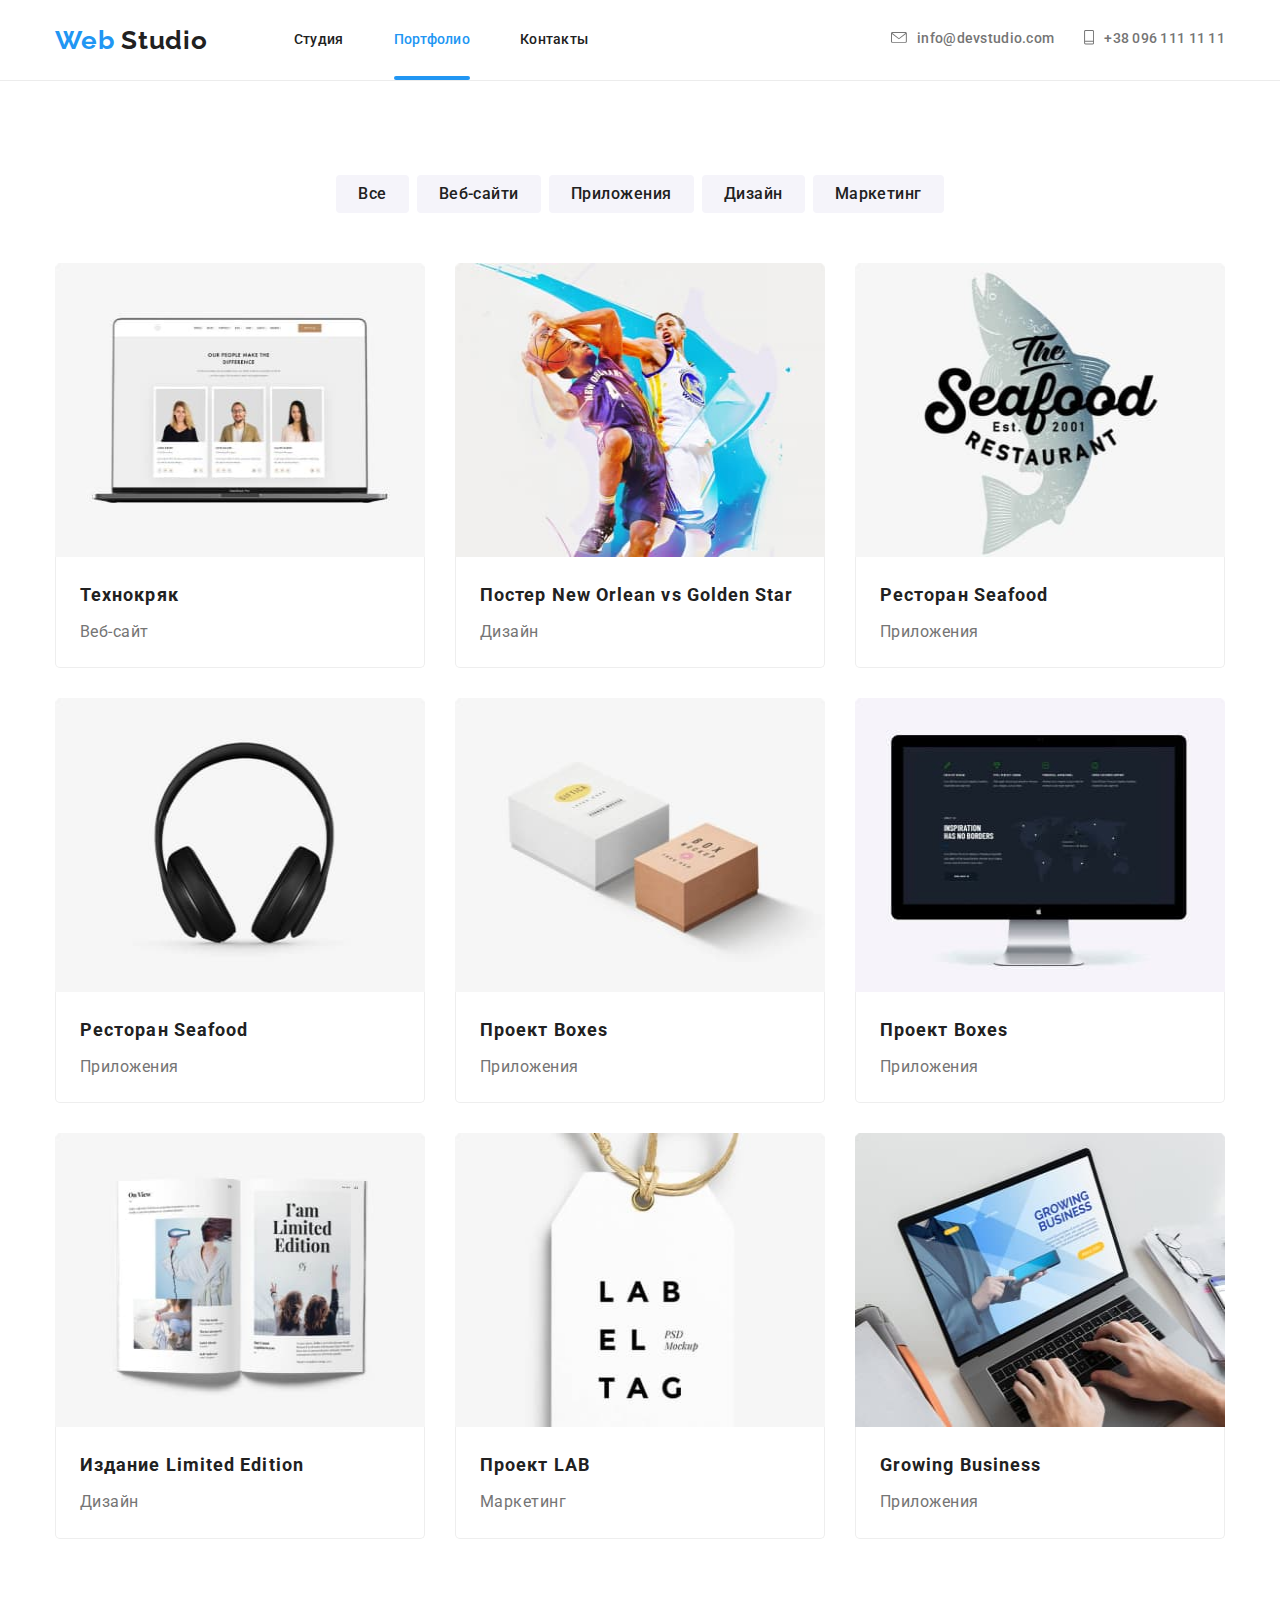
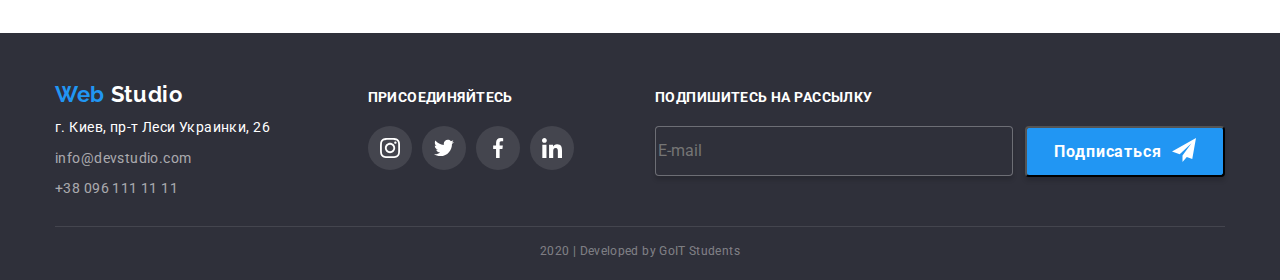
==== portfolio.html @ d809cfd7 "Клонирует репозиторий" ====
<!DOCTYPE html>
<html lang="ru">
  <head>
    <meta charset="UTF-8" />
    <meta name="viewport" content="width=device-width, initial-scale=1.0" />
    <title>Document</title>
    <link
      href="https://fonts.googleapis.com/css2?family=Raleway:wght@700&family=Roboto:wght@400;500;700;900&display=swap"
      rel="stylesheet"
    />
    <link
      rel="stylesheet"
      href="https://cdnjs.cloudflare.com/ajax/libs/modern-normalize/0.6.0/modern-normalize.min.css"
    />
    <link rel="stylesheet" href="./css/portfolio.css" />
  </head>
  <body>
    <!-- Шапка -->
    <header class="header-nav">
      <div class="container">
        <nav class="main-nav">
          <a href="./index.html" class="logo">
            <span class="accent">Web</span> Studio
          </a>
          <ul class="site-nav">
            <li class="item">
              <a href="./index.html" class="link">Студия</a>
            </li>
            <li class="item">
              <a href="./portfolio.html" class="link current">Портфолио</a>
            </li>
            <li class="item">
              <a href="" class="link">Контакты</a>
            </li>
          </ul>
        </nav>
        <ul class="site-nav">
          <li class="item-contact">
            <a href="mailto:info@devstudio.com" class="contact">
              <svg class="post">
                <use href="./img/sprite.svg#icon-post"></use>
              </svg>
              info@devstudio.com
            </a>
          </li>
          <li class="item-contact">
            <a href="tel:+380961111111" class="contact">
              <svg class="tel">
                <use href="./img/sprite.svg#icon-tel"></use>
              </svg>
              +38 096 111 11 11
            </a>
          </li>
        </ul>
      </div>
    </header>
    <!-- Основаня страница -->
    <main class="page">
      <div class="container">
        <h1 class="visually-hidden">Портфолио</h1>
        <!-- Фильтр -->
        <section class="filter">
          <h2 class="visually-hidden">Фильтр</h2>
          <ul class="elements">
            <li class="item">
              <input type="button" value="Все" class="button" />
            </li>
            <li class="item">
              <input type="button" value="Веб-сайти" class="button" />
            </li>
            <li class="item">
              <input type="button" value="Приложения" class="button" />
            </li>
            <li class="item">
              <input type="button" value="Дизайн" class="button" />
            </li>
            <li class="item">
              <input type="button" value="Маркетинг" class="button" />
            </li>
          </ul>
        </section>
        <!--Наши работы -->
        <section class="works">
          <h2 class="visually-hidden">Наши работы</h2>
          <ul class="elements">
            <li class="item">
              <a href="" class="works--item">
                <div class="imeg">
                  <img
                    src="./img/portfolio/tehnokryak.jpg"
                    alt="Сайт Технокряк"
                    class="link-img"
                  />
                  <p class="hf-text">
                    Технокряк это современная площадка распространения
                    коронавируса. Компании используют эту платформу для
                    цифрового шпионажа и атак на защищённые сервера конкурентов.
                  </p>
                </div>
                <div class="title">
                  <h3 class="title-text">Технокряк</h3>
                  <p class="text">Веб-сайт</p>
                </div>
              </a>
            </li>
            <li class="item">
              <a href="" class="works--item">
                <div class="imeg">
                  <img
                    src="./img/portfolio/poster_NO_GS.jpg"
                    alt="Постер New Orlean vs Golden Stars"
                    class="link-img"
                  />
                  <p class="hf-text">
                    Технокряк это современная площадка распространения
                    коронавируса. Компании используют эту платформу для
                    цифрового шпионажа и атак на защищённые сервера конкурентов.
                  </p>
                </div>
                <div class="title">
                  <h3 class="title-text">Постер New Orlean vs Golden Star</h3>
                  <p class="text">Дизайн</p>
                </div>
              </a>
            </li>
            <li class="item">
              <a href="" class="works--item">
                <div class="imeg">
                  <img
                    src="./img/portfolio/seafood.jpg"
                    alt="Лого ресторана Seafood"
                    class="link-img"
                  />
                  <p class="hf-text">
                    Технокряк это современная площадка распространения
                    коронавируса. Компании используют эту платформу для
                    цифрового шпионажа и атак на защищённые сервера конкурентов.
                  </p>
                </div>
                <div class="title">
                  <h3 class="title-text">Ресторан Seafood</h3>
                  <p class="text">Приложения</p>
                </div>
              </a>
            </li>
            <li class="item">
              <a href="" class="works--item">
                <div class="imeg">
                  <img
                    src="./img/portfolio/prime.jpg"
                    alt="Эмблема проэкта Prime"
                    class="link-img"
                  />
                  <p class="hf-text">
                    Технокряк это современная площадка распространения
                    коронавируса. Компании используют эту платформу для
                    цифрового шпионажа и атак на защищённые сервера конкурентов.
                  </p>
                </div>
                <div class="title">
                  <h3 class="title-text">Ресторан Seafood</h3>
                  <p class="text">Приложения</p>
                </div>
              </a>
            </li>
            <li class="item">
              <a href="" class="works--item">
                <div class="imeg">
                  <img
                    src="./img/portfolio/boxes.jpg"
                    alt="Лого проекта Boxes"
                    class="link-img"
                  />
                  <p class="hf-text">
                    Технокряк это современная площадка распространения
                    коронавируса. Компании используют эту платформу для
                    цифрового шпионажа и атак на защищённые сервера конкурентов.
                  </p>
                </div>
                <div class="title">
                  <h3 class="title-text">Проект Boxes</h3>
                  <p class="text">Приложения</p>
                </div>
              </a>
            </li>
            <li class="item">
              <a href="" class="works--item">
                <div class="imeg">
                  <img
                    src="./img/portfolio/inspiration.jpg"
                    alt="Сайт Inspiration has no Borders"
                    class="link-img"
                  />
                  <p class="hf-text">
                    Технокряк это современная площадка распространения
                    коронавируса. Компании используют эту платформу для
                    цифрового шпионажа и атак на защищённые сервера конкурентов.
                  </p>
                </div>
                <div class="title">
                  <h3 class="title-text">Проект Boxes</h3>
                  <p class="text">Приложения</p>
                </div>
              </a>
            </li>
            <li class="item">
              <a href="" class="works--item">
                <div class="imeg">
                  <img
                    src="./img/portfolio/lim_edition.jpg"
                    alt="Картинка Издание Limited Edition"
                    class="link-img"
                  />
                  <p class="hf-text">
                    Технокряк это современная площадка распространения
                    коронавируса. Компании используют эту платформу для
                    цифрового шпионажа и атак на защищённые сервера конкурентов.
                  </p>
                </div>
                <div class="title">
                  <h3 class="title-text">Издание Limited Edition</h3>
                  <p class="text">Дизайн</p>
                </div>
              </a>
            </li>
            <li class="item">
              <a href="" class="works--item">
                <div class="imeg">
                  <img
                    src="./img/portfolio/lab.jpg"
                    alt="Лого проекта LAB"
                    class="link-img"
                  />
                  <p class="hf-text">
                    Технокряк это современная площадка распространения
                    коронавируса. Компании используют эту платформу для
                    цифрового шпионажа и атак на защищённые сервера конкурентов.
                  </p>
                </div>
                <div class="title">
                  <h3 class="title-text">Проект LAB</h3>
                  <p class="text">Маркетинг</p>
                </div>
              </a>
            </li>
            <li class="item">
              <a href="" class="works--item">
                <div class="imeg">
                  <img
                    src="./img/portfolio/growing_b.jpg"
                    alt="Лого приложения Growing Business"
                    class="link-img"
                  />
                  <p class="hf-text">
                    Технокряк это современная площадка распространения
                    коронавируса. Компании используют эту платформу для
                    цифрового шпионажа и атак на защищённые сервера конкурентов.
                  </p>
                </div>
                <div class="title">
                  <h3 class="title-text">Growing Business</h3>
                  <p class="text">Приложения</p>
                </div>
              </a>
            </li>
          </ul>
        </section>
      </div>
    </main>
    <!-- Подвал -->
    <footer class="footer">
      <div class="container">
        <div class="elements">
          <div class="footer-address">
            <a href="./index.html" class="logo">
              <span class="accent">Web</span> Studio
            </a>
            <!-- Адрес -->
            <address class="address">
              <b class="address-text">г. Киев, пр-т Леси Украинки, 26</b>
              <ul>
                <li>
                  <a href="mailto:info@devstudio.com" class="link">
                    info@devstudio.com
                  </a>
                </li>
                <li>
                  <a href="tel:+380961111111" class="link">
                    +38 096 111 11 11
                  </a>
                </li>
              </ul>
            </address>
          </div>
          <!-- Ссылки на соц сети -->
          <div class="social">
            <b class="text-title">
              присоединяйтесь
            </b>
            <ul class="elements">
              <li class="footer-social">
                <a href="" class="link" aria-label="Ссылка на instagram">
                  <svg class="icon">
                    <use href="./img/sprite.svg#icon-instagram"></use>
                  </svg>
                </a>
              </li>
              <li class="footer-social">
                <a href="" class="link" aria-label="Ссылка на twitter">
                  <svg class="icon">
                    <use href="./img/sprite.svg#icon-twitter"></use>
                  </svg>
                </a>
              </li>
              <li class="footer-social">
                <a href="" class="link" aria-label="Ссылка на facebook">
                  <svg class="icon">
                    <use href="./img/sprite.svg#icon-facebook"></use>
                  </svg>
                </a>
              </li>
              <li class="footer-social">
                <a href="" class="link" aria-label="Ссылка на linkedin">
                  <svg class="icon">
                    <use href="./img/sprite.svg#icon-linkedin"></use>
                  </svg>
                </a>
              </li>
            </ul>
          </div>
          <!-- Форма на рассылку -->
          <div class="mailing">
            <b class="text-title">Подпишитесь на рассылку</b>
            <form class="js-speaker-form">
              <input
                type="email"
                name="E-mail"
                placeholder="E-mail"
                autocomplete="email"
                class="input"
              />
              <button type="submit" class="btn-submit">
                Подписаться
                <svg class="icon">
                  <use href="./img/sprite.svg#icon-mailing"></use>
                </svg>
              </button>
            </form>
          </div>
        </div>
        <div class="copyright">
          <p>2020 | Developed by GoIT Students</p>
        </div>
      </div>
    </footer>

    <!-- Скрипт для отправки формы -->
    <script>
      (() => {
        document
          .querySelector(".js-speaker-form")
          .addEventListener("submit", (e) => {
            e.preventDefault();

            new FormData(e.currentTarget).forEach((value, name) =>
              console.log(`${name}: ${value}`)
            );

            e.currentTarget.reset();
          });
      })();
    </script>
  </body>
</html>
---- css/portfolio.css ----
:root {
  --primary-text-color: #757575;
  --title-text-color: #212121;
  --accent-text-color: #2196f3;
  --primary-white-color: #ffffff;
  --primary-bg-button-color: #f5f4fa;
  --primary-background-color: #e5e5e5;
}

body {
  color: var(--primary-text-color);
  font-family: Roboto, sans-serif;
  font-style: normal;
}

.visually-hidden {
  position: absolute;
  width: 1px;
  height: 1px;
  margin: -1px;
  border: 0;
  padding: 0;
  clip: rect(0 0 0 0);
  overflow: hidden;
}

.container {
  margin: auto;
  width: 1200px;
  padding: 0 15px;
  /* outline: 2px solid tomato; */
}

/* Сброс */
.site-nav,
.filter ul,
.works ul,
.works a,
.footer ul {
  list-style-type: none;
  text-decoration: none;
}

.site-nav,
.filter .elements,
.works .elements,
.works .title-text,
.works .text,
.works .hf-text,
.footer .logo,
.address ul,
.social .elements,
.copyright p {
  margin: 0;
  padding: 0;
}

/* Наведения и фокус */
.filter .button:hover,
.filter .button:focus {
  color: var(--primary-white-color);
}

.filter .button:hover,
.filter .button:focus,
.social .link:hover,
.social .link:focus {
  background-color: var(--accent-text-color);
}

.filter .button:hover,
.filter .button:focus {
  box-shadow: 0px 2px 2px rgba(0, 0, 0, 0.12), 0px 1px 2px rgba(0, 0, 0, 0.08),
    0px 3px 1px rgba(0, 0, 0, 0.1);
}

.works .works--item:hover,
.works .works--item:focus {
  box-shadow: 1px 4px 6px rgba(0, 0, 0, 0.16), 0px 4px 4px rgba(0, 0, 0, 0.06),
    0px 1px 1px rgba(0, 0, 0, 0.12);
}

.logo .accent,
.site-nav .link.current,
.site-nav .link:hover,
.site-nav .link:focus,
.site-nav .contact:hover,
.site-nav .contact:focus {
  color: var(--accent-text-color);
}

/* Навигация сайта*/

.header-nav {
  background-color: var(--primary-white-color);
  border-bottom: 1px solid #ececec;
}

.header-nav .container,
.main-nav {
  display: flex;
  justify-content: space-between;
  align-items: center;
}

.main-nav .elements {
  display: flex;
  align-items: center;
}

.site-nav {
  display: flex;
}

.site-nav .item {
  position: relative;
}

.site-nav .current::after {
  content: "";
  display: block;
  width: 100%;
  height: 4px;
  position: absolute;
  bottom: 0;
  background: #2196f3;
  border-radius: 2px;
}

.logo {
  margin-right: 86px;

  color: var(--title-text-color);
  text-decoration: none;
  font-family: Raleway, sans-serif;
  font-style: normal;
  font-weight: bold;
  font-size: 26px;
  line-height: 1.19;
  letter-spacing: 0.03em;
}

.site-nav .item:not(:last-child) {
  margin-right: 50px;
}

.site-nav .link {
  display: block;
  padding: 32px 0;

  text-decoration: none;
  color: var(--title-text-color);
  font-family: Roboto, sans-serif;
  font-style: normal;
  font-weight: 500;
  font-size: 14px;
  line-height: 1.14;
  letter-spacing: 0.02em;

  transition: color 250ms cubic-bezier(0.4, 0, 0.2, 1);
}

.site-nav .link:not(:last-child) {
  margin-right: 50px;
}

.site-nav .item-contact:not(:last-child) {
  margin-right: 30px;
}

.site-nav .contact {
  display: inline-flex;
  color: var(--primary-text-color);
  text-decoration: none;
  font-family: Roboto, sans-serif;
  font-style: normal;
  font-weight: 500;
  font-size: 14px;
  line-height: 1.15;
  letter-spacing: 0.02em;
  cursor: pointer;

  transition: color 250ms cubic-bezier(0.4, 0, 0.2, 1);
}

.site-nav .post {
  width: 16px;
  height: 15px;
  margin-right: 10px;
  fill: currentColor;
}

.site-nav .tel {
  width: 10px;
  height: 15px;
  margin-right: 10px;
  fill: currentColor;
}

/* Контент страницы */

.page .container {
  padding-top: 94px;
  padding-bottom: 94px;
}

/* Кнопки фильта */

.filter .elements {
  display: flex;
  justify-content: center;
  margin-bottom: 50px;
}

.filter .item:not(:last-child) {
  margin-right: 8px;
}

.filter .button {
  padding: 6px 22px;

  font-family: Roboto;
  font-style: normal;
  font-weight: 500;
  font-size: 16px;
  line-height: 1.6;
  text-align: center;
  letter-spacing: 0.03em;
  color: var(--title-text-color);
  background-color: var(--primary-bg-button-color);

  border: none;
  border-radius: 4px;
  box-shadow: none;

  transition: color 250ms cubic-bezier(0.4, 0, 0.2, 1),
    background-color 250ms cubic-bezier(0.4, 0, 0.2, 1),
    box-shadow 250ms cubic-bezier(0.4, 0, 0.2, 1);
}

/* Контент страницы portfolio */

.works .elements {
  display: flex;
  flex-wrap: wrap;
}

.works .works--item {
  display: block;
  box-shadow: none;
  border-radius: 0 0 5px 5px;
  transition: box-shadow 250ms cubic-bezier(0.4, 0, 0.2, 1);
}

.works .link-img {
  display: block;
  width: 370px;
  height: 294px;
  border-radius: 5px 5px 0 0;
  overflow: hidden;
}

.works .item {
  width: calc((100% - 60px) / 3);
}

.works .item:not(:nth-child(3n)) {
  margin-right: 30px;
}

.works .item:not(:nth-last-child(-n + 3)) {
  margin-bottom: 30px;
}

.works .title {
  padding: 20px 24px;
  border-right: 1px solid #eeeeee;
  border-bottom: 1px solid #eeeeee;
  border-left: 1px solid #eeeeee;
  border-radius: 0 0 5px 5px;
  overflow: hidden;
}

.works .title-text {
  margin-bottom: 4px;

  font-weight: bold;
  font-size: 18px;
  line-height: 2;
  letter-spacing: 0.06em;
  color: var(--title-text-color);
}
.works .text {
  font-weight: normal;
  font-size: 16px;
  line-height: 1.9;
  letter-spacing: 0.03em;
  color: var(--primary-text-color);
}

.works .imeg {
  position: relative;
  overflow: hidden;
}

.works .hf-text {
  display: inline-flex;
  position: absolute;
  top: 0;

  padding: 0 24px;
  width: 370px;
  height: 294px;
  align-items: center;
  font-weight: normal;
  font-size: 18px;
  line-height: 1.6;
  letter-spacing: 0.03em;
  color: var(--primary-white-color);
  background-color: rgba(33, 150, 243, 0.9);

  overflow: hidden;
  transform: translateY(100%);
  transition: transform 250ms cubic-bezier(0.4, 0, 0.2, 1);
}

.works--item:hover .hf-text,
.works--item:focus .hf-text {
  transform: translateY(0);
}

/* Подвал */

.footer {
  font-weight: normal;
  color: #ffffff;
  background-color: #2f303a;
}

.footer .container {
  padding-top: 48px;
}

.footer .elements {
  display: flex;
  justify-content: space-between;
  align-items: baseline;
}

.footer .footer-address {
  margin-bottom: 28px;
}

.footer .logo {
  display: block;
  font-size: 22px;
  line-height: 1.2;
  color: #ffffff;
  margin-bottom: 10px;
}

.footer .address {
  width: 231px;
  line-height: 1.32;
  color: rgb(255, 255, 255, 0, 6);
}

.footer .address-text {
  display: block;
  font-style: normal;
  font-weight: normal;
  font-size: 14px;
  line-height: 1.5;
  letter-spacing: 0.03em;
  color: var(--primary-white-color);
}

.footer .address .link {
  font-family: Roboto, sans-serif;
  font-style: normal;
  font-weight: normal;
  font-size: 14px;
  letter-spacing: 0.03em;
  color: rgba(255, 255, 255, 0.6);

  text-decoration: none;
}

.footer .address-text,
.address li:not(:last-child) {
  margin-bottom: 9px;
}

.footer .text-title {
  display: block;
  margin-bottom: 21px;

  font-weight: bold;
  font-size: 14px;
  letter-spacing: 0.03em;
  text-transform: uppercase;
}

.footer-social {
  display: inline-flex;
}

.footer-social .link {
  display: inline-flex;
  justify-content: center;
  align-items: center;
  width: 44px;
  height: 44px;
  color: var(--primary-white-color);
  border-radius: 50%;
  background: rgba(255, 255, 255, 0.1);

  transition: background-color 250ms cubic-bezier(0.4, 0, 0.2, 1);
}

.footer-social .icon {
  width: 20px;
  height: 20px;
  fill: currentColor;
}

.footer-social:not(:last-child) {
  margin-right: 10px;
}

.footer .mailing {
  width: 570px;
}

.mailing .js-speaker-form {
  display: flex;
}

.mailing .input {
  width: 358px;
  height: 50px;
  margin-right: 12px;

  background-color: #2f303a;
  border: 1px solid rgba(255, 255, 255, 0.3);
  box-sizing: border-box;
  box-shadow: 0px 4px 4px rgba(0, 0, 0, 0.15);
  border-radius: 4px;
}

.mailing .btn-submit {
  display: flex;
  justify-content: center;
  width: 200px;
  padding: 10px 0;

  font-family: Roboto;
  font-style: normal;
  font-weight: bold;
  font-size: 16px;
  line-height: 1.7;
  letter-spacing: 0.06em;
  color: #ffffff;

  background: #2196f3;
  box-shadow: 0px 4px 4px rgba(0, 0, 0, 0.15);
  border-radius: 4px;
}

.mailing .icon {
  width: 24px;
  height: 24px;
  margin-left: 10px;
}

.copyright {
  padding-top: 18px;
  padding-bottom: 21px;

  text-align: center;
  font-weight: normal;
  font-size: 12px;
  letter-spacing: 0.03em;
  color: rgba(255, 255, 255, 0.4);

  border-top: 1px solid rgba(255, 255, 255, 0.1);
}
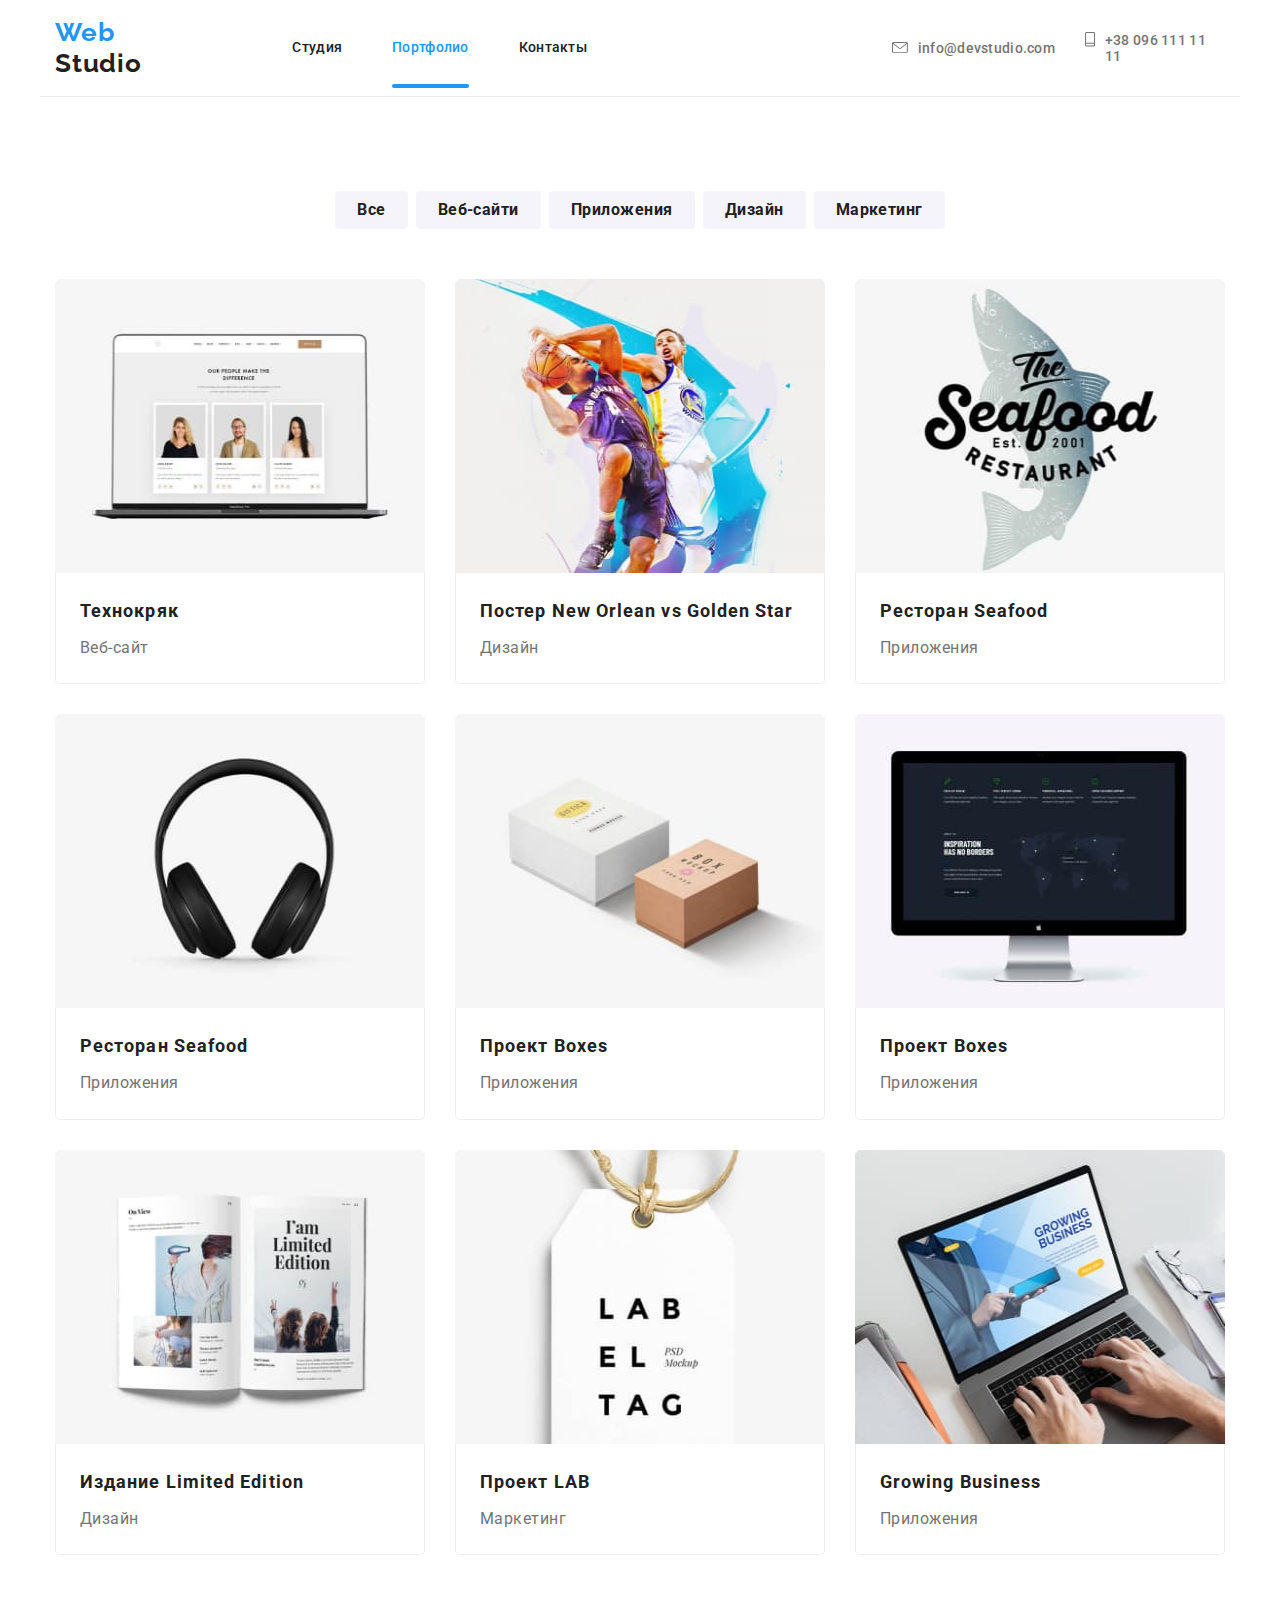
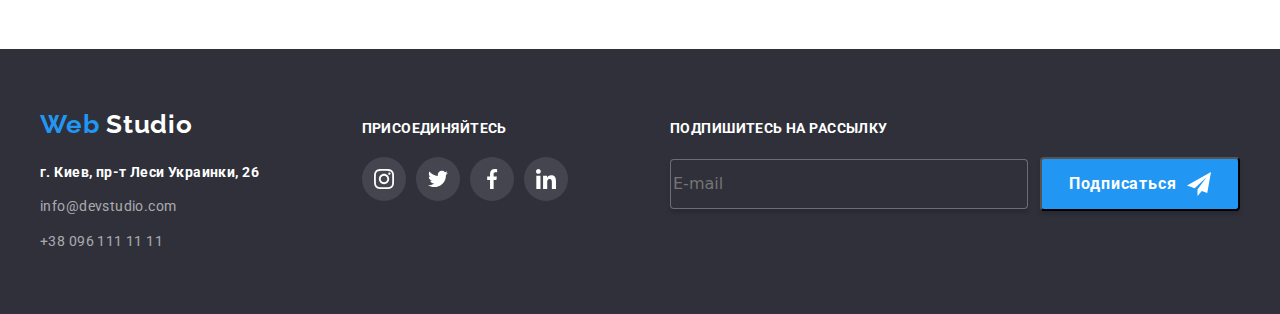
==== commit 7d6ef1c4: "Добавляет стили footer и portfolio" ====
--- a/portfolio.html
+++ b/portfolio.html
@@ -12,348 +12,336 @@
       rel="stylesheet"
       href="https://cdnjs.cloudflare.com/ajax/libs/modern-normalize/0.6.0/modern-normalize.min.css"
     />
-    <link rel="stylesheet" href="./css/portfolio.css" />
+    <link rel="stylesheet" href="./css/portfolio.min.css" />
   </head>
   <body>
     <!-- Шапка -->
-    <header class="header-nav">
-      <div class="container">
-        <nav class="main-nav">
-          <a href="./index.html" class="logo">
-            <span class="accent">Web</span> Studio
+    <header class="header">
+      <a href="./index.html" class="logo">
+        <span class="accent">Web</span> Studio
+      </a>
+      <nav class="main-nav">
+        <ul class="site-nav">
+          <li class="item">
+            <a href="./index.html" class="link">Студия</a>
+          </li>
+          <li class="item">
+            <a href="./portfolio.html" class="link current">Портфолио</a>
+          </li>
+          <li class="item"><a href="" class="link">Контакты</a></li>
+        </ul>
+      </nav>
+      <ul class="header-contact">
+        <li class="item">
+          <a href="mailto:info@devstudio.com" class="contact">
+            <svg class="post">
+              <use href="./img/sprite.svg#icon-post"></use>
+            </svg>
+            info@devstudio.com
           </a>
-          <ul class="site-nav">
-            <li class="item">
-              <a href="./index.html" class="link">Студия</a>
-            </li>
-            <li class="item">
-              <a href="./portfolio.html" class="link current">Портфолио</a>
-            </li>
-            <li class="item">
-              <a href="" class="link">Контакты</a>
-            </li>
-          </ul>
-        </nav>
-        <ul class="site-nav">
-          <li class="item-contact">
-            <a href="mailto:info@devstudio.com" class="contact">
-              <svg class="post">
-                <use href="./img/sprite.svg#icon-post"></use>
-              </svg>
-              info@devstudio.com
-            </a>
-          </li>
-          <li class="item-contact">
-            <a href="tel:+380961111111" class="contact">
-              <svg class="tel">
-                <use href="./img/sprite.svg#icon-tel"></use>
-              </svg>
-              +38 096 111 11 11
-            </a>
-          </li>
-        </ul>
-      </div>
+        </li>
+        <li class="item">
+          <a href="tel:+380961111111" class="contact">
+            <svg class="tel">
+              <use href="./img/sprite.svg#icon-tel"></use>
+            </svg>
+            +38 096 111 11 11
+          </a>
+        </li>
+      </ul>
     </header>
     <!-- Основаня страница -->
     <main class="page">
-      <div class="container">
-        <h1 class="visually-hidden">Портфолио</h1>
-        <!-- Фильтр -->
-        <section class="filter">
-          <h2 class="visually-hidden">Фильтр</h2>
-          <ul class="elements">
-            <li class="item">
-              <input type="button" value="Все" class="button" />
-            </li>
-            <li class="item">
-              <input type="button" value="Веб-сайти" class="button" />
-            </li>
-            <li class="item">
-              <input type="button" value="Приложения" class="button" />
-            </li>
-            <li class="item">
-              <input type="button" value="Дизайн" class="button" />
-            </li>
-            <li class="item">
-              <input type="button" value="Маркетинг" class="button" />
-            </li>
-          </ul>
-        </section>
-        <!--Наши работы -->
-        <section class="works">
-          <h2 class="visually-hidden">Наши работы</h2>
-          <ul class="elements">
-            <li class="item">
-              <a href="" class="works--item">
-                <div class="imeg">
-                  <img
-                    src="./img/portfolio/tehnokryak.jpg"
-                    alt="Сайт Технокряк"
-                    class="link-img"
-                  />
-                  <p class="hf-text">
-                    Технокряк это современная площадка распространения
-                    коронавируса. Компании используют эту платформу для
-                    цифрового шпионажа и атак на защищённые сервера конкурентов.
-                  </p>
-                </div>
-                <div class="title">
-                  <h3 class="title-text">Технокряк</h3>
-                  <p class="text">Веб-сайт</p>
-                </div>
-              </a>
-            </li>
-            <li class="item">
-              <a href="" class="works--item">
-                <div class="imeg">
-                  <img
-                    src="./img/portfolio/poster_NO_GS.jpg"
-                    alt="Постер New Orlean vs Golden Stars"
-                    class="link-img"
-                  />
-                  <p class="hf-text">
-                    Технокряк это современная площадка распространения
-                    коронавируса. Компании используют эту платформу для
-                    цифрового шпионажа и атак на защищённые сервера конкурентов.
-                  </p>
-                </div>
-                <div class="title">
-                  <h3 class="title-text">Постер New Orlean vs Golden Star</h3>
-                  <p class="text">Дизайн</p>
-                </div>
-              </a>
-            </li>
-            <li class="item">
-              <a href="" class="works--item">
-                <div class="imeg">
-                  <img
-                    src="./img/portfolio/seafood.jpg"
-                    alt="Лого ресторана Seafood"
-                    class="link-img"
-                  />
-                  <p class="hf-text">
-                    Технокряк это современная площадка распространения
-                    коронавируса. Компании используют эту платформу для
-                    цифрового шпионажа и атак на защищённые сервера конкурентов.
-                  </p>
-                </div>
-                <div class="title">
-                  <h3 class="title-text">Ресторан Seafood</h3>
-                  <p class="text">Приложения</p>
-                </div>
-              </a>
-            </li>
-            <li class="item">
-              <a href="" class="works--item">
-                <div class="imeg">
-                  <img
-                    src="./img/portfolio/prime.jpg"
-                    alt="Эмблема проэкта Prime"
-                    class="link-img"
-                  />
-                  <p class="hf-text">
-                    Технокряк это современная площадка распространения
-                    коронавируса. Компании используют эту платформу для
-                    цифрового шпионажа и атак на защищённые сервера конкурентов.
-                  </p>
-                </div>
-                <div class="title">
-                  <h3 class="title-text">Ресторан Seafood</h3>
-                  <p class="text">Приложения</p>
-                </div>
-              </a>
-            </li>
-            <li class="item">
-              <a href="" class="works--item">
-                <div class="imeg">
-                  <img
-                    src="./img/portfolio/boxes.jpg"
-                    alt="Лого проекта Boxes"
-                    class="link-img"
-                  />
-                  <p class="hf-text">
-                    Технокряк это современная площадка распространения
-                    коронавируса. Компании используют эту платформу для
-                    цифрового шпионажа и атак на защищённые сервера конкурентов.
-                  </p>
-                </div>
-                <div class="title">
-                  <h3 class="title-text">Проект Boxes</h3>
-                  <p class="text">Приложения</p>
-                </div>
-              </a>
-            </li>
-            <li class="item">
-              <a href="" class="works--item">
-                <div class="imeg">
-                  <img
-                    src="./img/portfolio/inspiration.jpg"
-                    alt="Сайт Inspiration has no Borders"
-                    class="link-img"
-                  />
-                  <p class="hf-text">
-                    Технокряк это современная площадка распространения
-                    коронавируса. Компании используют эту платформу для
-                    цифрового шпионажа и атак на защищённые сервера конкурентов.
-                  </p>
-                </div>
-                <div class="title">
-                  <h3 class="title-text">Проект Boxes</h3>
-                  <p class="text">Приложения</p>
-                </div>
-              </a>
-            </li>
-            <li class="item">
-              <a href="" class="works--item">
-                <div class="imeg">
-                  <img
-                    src="./img/portfolio/lim_edition.jpg"
-                    alt="Картинка Издание Limited Edition"
-                    class="link-img"
-                  />
-                  <p class="hf-text">
-                    Технокряк это современная площадка распространения
-                    коронавируса. Компании используют эту платформу для
-                    цифрового шпионажа и атак на защищённые сервера конкурентов.
-                  </p>
-                </div>
-                <div class="title">
-                  <h3 class="title-text">Издание Limited Edition</h3>
-                  <p class="text">Дизайн</p>
-                </div>
-              </a>
-            </li>
-            <li class="item">
-              <a href="" class="works--item">
-                <div class="imeg">
-                  <img
-                    src="./img/portfolio/lab.jpg"
-                    alt="Лого проекта LAB"
-                    class="link-img"
-                  />
-                  <p class="hf-text">
-                    Технокряк это современная площадка распространения
-                    коронавируса. Компании используют эту платформу для
-                    цифрового шпионажа и атак на защищённые сервера конкурентов.
-                  </p>
-                </div>
-                <div class="title">
-                  <h3 class="title-text">Проект LAB</h3>
-                  <p class="text">Маркетинг</p>
-                </div>
-              </a>
-            </li>
-            <li class="item">
-              <a href="" class="works--item">
-                <div class="imeg">
-                  <img
-                    src="./img/portfolio/growing_b.jpg"
-                    alt="Лого приложения Growing Business"
-                    class="link-img"
-                  />
-                  <p class="hf-text">
-                    Технокряк это современная площадка распространения
-                    коронавируса. Компании используют эту платформу для
-                    цифрового шпионажа и атак на защищённые сервера конкурентов.
-                  </p>
-                </div>
-                <div class="title">
-                  <h3 class="title-text">Growing Business</h3>
-                  <p class="text">Приложения</p>
-                </div>
-              </a>
-            </li>
-          </ul>
-        </section>
-      </div>
+      <h1 class="title">Портфолио</h1>
+      <!-- Фильтр -->
+      <section class="filter">
+        <h2 class="title">Фильтр</h2>
+        <ul class="elements">
+          <li class="item">
+            <input type="button" value="Все" class="button" />
+          </li>
+          <li class="item">
+            <input type="button" value="Веб-сайти" class="button" />
+          </li>
+          <li class="item">
+            <input type="button" value="Приложения" class="button" />
+          </li>
+          <li class="item">
+            <input type="button" value="Дизайн" class="button" />
+          </li>
+          <li class="item">
+            <input type="button" value="Маркетинг" class="button" />
+          </li>
+        </ul>
+      </section>
+      <!--Наши работы -->
+      <section class="works">
+        <h2 class="title">Наши работы</h2>
+        <ul class="elements">
+          <li class="item">
+            <a href="" class="works--item">
+              <div class="imeg">
+                <img
+                  src="./img/portfolio/tehnokryak.jpg"
+                  alt="Сайт Технокряк"
+                  class="link-img"
+                />
+                <p class="hf-text">
+                  Технокряк это современная площадка распространения
+                  коронавируса. Компании используют эту платформу для цифрового
+                  шпионажа и атак на защищённые сервера конкурентов.
+                </p>
+              </div>
+              <div class="description">
+                <h3 class="title-text">Технокряк</h3>
+                <p class="text">Веб-сайт</p>
+              </div>
+            </a>
+          </li>
+          <li class="item">
+            <a href="" class="works--item">
+              <div class="imeg">
+                <img
+                  src="./img/portfolio/poster_NO_GS.jpg"
+                  alt="Постер New Orlean vs Golden Stars"
+                  class="link-img"
+                />
+                <p class="hf-text">
+                  Технокряк это современная площадка распространения
+                  коронавируса. Компании используют эту платформу для цифрового
+                  шпионажа и атак на защищённые сервера конкурентов.
+                </p>
+              </div>
+              <div class="description">
+                <h3 class="title-text">Постер New Orlean vs Golden Star</h3>
+                <p class="text">Дизайн</p>
+              </div>
+            </a>
+          </li>
+          <li class="item">
+            <a href="" class="works--item">
+              <div class="imeg">
+                <img
+                  src="./img/portfolio/seafood.jpg"
+                  alt="Лого ресторана Seafood"
+                  class="link-img"
+                />
+                <p class="hf-text">
+                  Технокряк это современная площадка распространения
+                  коронавируса. Компании используют эту платформу для цифрового
+                  шпионажа и атак на защищённые сервера конкурентов.
+                </p>
+              </div>
+              <div class="description">
+                <h3 class="title-text">Ресторан Seafood</h3>
+                <p class="text">Приложения</p>
+              </div>
+            </a>
+          </li>
+          <li class="item">
+            <a href="" class="works--item">
+              <div class="imeg">
+                <img
+                  src="./img/portfolio/prime.jpg"
+                  alt="Эмблема проэкта Prime"
+                  class="link-img"
+                />
+                <p class="hf-text">
+                  Технокряк это современная площадка распространения
+                  коронавируса. Компании используют эту платформу для цифрового
+                  шпионажа и атак на защищённые сервера конкурентов.
+                </p>
+              </div>
+              <div class="description">
+                <h3 class="title-text">Ресторан Seafood</h3>
+                <p class="text">Приложения</p>
+              </div>
+            </a>
+          </li>
+          <li class="item">
+            <a href="" class="works--item">
+              <div class="imeg">
+                <img
+                  src="./img/portfolio/boxes.jpg"
+                  alt="Лого проекта Boxes"
+                  class="link-img"
+                />
+                <p class="hf-text">
+                  Технокряк это современная площадка распространения
+                  коронавируса. Компании используют эту платформу для цифрового
+                  шпионажа и атак на защищённые сервера конкурентов.
+                </p>
+              </div>
+              <div class="description">
+                <h3 class="title-text">Проект Boxes</h3>
+                <p class="text">Приложения</p>
+              </div>
+            </a>
+          </li>
+          <li class="item">
+            <a href="" class="works--item">
+              <div class="imeg">
+                <img
+                  src="./img/portfolio/inspiration.jpg"
+                  alt="Сайт Inspiration has no Borders"
+                  class="link-img"
+                />
+                <p class="hf-text">
+                  Технокряк это современная площадка распространения
+                  коронавируса. Компании используют эту платформу для цифрового
+                  шпионажа и атак на защищённые сервера конкурентов.
+                </p>
+              </div>
+              <div class="description">
+                <h3 class="title-text">Проект Boxes</h3>
+                <p class="text">Приложения</p>
+              </div>
+            </a>
+          </li>
+          <li class="item">
+            <a href="" class="works--item">
+              <div class="imeg">
+                <img
+                  src="./img/portfolio/lim_edition.jpg"
+                  alt="Картинка Издание Limited Edition"
+                  class="link-img"
+                />
+                <p class="hf-text">
+                  Технокряк это современная площадка распространения
+                  коронавируса. Компании используют эту платформу для цифрового
+                  шпионажа и атак на защищённые сервера конкурентов.
+                </p>
+              </div>
+              <div class="description">
+                <h3 class="title-text">Издание Limited Edition</h3>
+                <p class="text">Дизайн</p>
+              </div>
+            </a>
+          </li>
+          <li class="item">
+            <a href="" class="works--item">
+              <div class="imeg">
+                <img
+                  src="./img/portfolio/lab.jpg"
+                  alt="Лого проекта LAB"
+                  class="link-img"
+                />
+                <p class="hf-text">
+                  Технокряк это современная площадка распространения
+                  коронавируса. Компании используют эту платформу для цифрового
+                  шпионажа и атак на защищённые сервера конкурентов.
+                </p>
+              </div>
+              <div class="description">
+                <h3 class="title-text">Проект LAB</h3>
+                <p class="text">Маркетинг</p>
+              </div>
+            </a>
+          </li>
+          <li class="item">
+            <a href="" class="works--item">
+              <div class="imeg">
+                <img
+                  src="./img/portfolio/growing_b.jpg"
+                  alt="Лого приложения Growing Business"
+                  class="link-img"
+                />
+                <p class="hf-text">
+                  Технокряк это современная площадка распространения
+                  коронавируса. Компании используют эту платформу для цифрового
+                  шпионажа и атак на защищённые сервера конкурентов.
+                </p>
+              </div>
+              <div class="description">
+                <h3 class="title-text">Growing Business</h3>
+                <p class="text">Приложения</p>
+              </div>
+            </a>
+          </li>
+        </ul>
+      </section>
     </main>
     <!-- Подвал -->
     <footer class="footer">
       <div class="container">
-        <div class="elements">
-          <div class="footer-address">
-            <a href="./index.html" class="logo">
-              <span class="accent">Web</span> Studio
-            </a>
-            <!-- Адрес -->
-            <address class="address">
-              <b class="address-text">г. Киев, пр-т Леси Украинки, 26</b>
-              <ul>
-                <li>
-                  <a href="mailto:info@devstudio.com" class="link">
-                    info@devstudio.com
-                  </a>
-                </li>
-                <li>
-                  <a href="tel:+380961111111" class="link">
-                    +38 096 111 11 11
-                  </a>
-                </li>
-              </ul>
-            </address>
-          </div>
-          <!-- Ссылки на соц сети -->
-          <div class="social">
-            <b class="text-title">
-              присоединяйтесь
-            </b>
-            <ul class="elements">
-              <li class="footer-social">
-                <a href="" class="link" aria-label="Ссылка на instagram">
-                  <svg class="icon">
-                    <use href="./img/sprite.svg#icon-instagram"></use>
-                  </svg>
+        <div class="footer-address">
+          <a href="./index.html" class="logo">
+            <span class="accent">Web</span> Studio
+          </a>
+          <!-- Адрес -->
+          <address>
+            <ul class="address">
+              <li class="item">
+                <b class="text">г. Киев, пр-т Леси Украинки, 26</b>
+              </li>
+              <li class="item">
+                <a href="mailto:info@devstudio.com" class="post">
+                  info@devstudio.com
                 </a>
               </li>
-              <li class="footer-social">
-                <a href="" class="link" aria-label="Ссылка на twitter">
-                  <svg class="icon">
-                    <use href="./img/sprite.svg#icon-twitter"></use>
-                  </svg>
-                </a>
-              </li>
-              <li class="footer-social">
-                <a href="" class="link" aria-label="Ссылка на facebook">
-                  <svg class="icon">
-                    <use href="./img/sprite.svg#icon-facebook"></use>
-                  </svg>
-                </a>
-              </li>
-              <li class="footer-social">
-                <a href="" class="link" aria-label="Ссылка на linkedin">
-                  <svg class="icon">
-                    <use href="./img/sprite.svg#icon-linkedin"></use>
-                  </svg>
+              <li class="item">
+                <a href="tel:+380961111111" class="tel">
+                  +38 096 111 11 11
                 </a>
               </li>
             </ul>
-          </div>
-          <!-- Форма на рассылку -->
-          <div class="mailing">
-            <b class="text-title">Подпишитесь на рассылку</b>
-            <form class="js-speaker-form">
-              <input
-                type="email"
-                name="E-mail"
-                placeholder="E-mail"
-                autocomplete="email"
-                class="input"
-              />
-              <button type="submit" class="btn-submit">
-                Подписаться
+          </address>
+        </div>
+        <!-- Ссылки на соц сети -->
+        <div class="social">
+          <b class="title-text">присоединяйтесь</b>
+          <ul class="elements">
+            <li class="item">
+              <a href="" class="link" aria-label="Ссылка на instagram">
                 <svg class="icon">
-                  <use href="./img/sprite.svg#icon-mailing"></use>
+                  <use href="./img/sprite.svg#icon-instagram"></use>
                 </svg>
-              </button>
-            </form>
-          </div>
+              </a>
+            </li>
+            <li class="item">
+              <a href="" class="link" aria-label="Ссылка на twitter">
+                <svg class="icon">
+                  <use href="./img/sprite.svg#icon-twitter"></use>
+                </svg>
+              </a>
+            </li>
+            <li class="item">
+              <a href="" class="link" aria-label="Ссылка на facebook">
+                <svg class="icon">
+                  <use href="./img/sprite.svg#icon-facebook"></use>
+                </svg>
+              </a>
+            </li>
+            <li class="item">
+              <a href="" class="link" aria-label="Ссылка на linkedin">
+                <svg class="icon">
+                  <use href="./img/sprite.svg#icon-linkedin"></use>
+                </svg>
+              </a>
+            </li>
+          </ul>
         </div>
-        <div class="copyright">
-          <p>2020 | Developed by GoIT Students</p>
+        <!-- Форма на рассылку -->
+        <div class="mailing">
+          <b class="title-text">Подпишитесь на рассылку</b>
+          <form class="js-speaker-form">
+            <input
+              type="email"
+              name="E-mail"
+              placeholder="E-mail"
+              autocomplete="email"
+              class="input"
+            />
+            <button type="submit" class="btn-submit">
+              Подписаться
+              <svg class="icon">
+                <use href="./img/sprite.svg#icon-mailing"></use>
+              </svg>
+            </button>
+          </form>
         </div>
       </div>
     </footer>
-
     <!-- Скрипт для отправки формы -->
     <script>
       (() => {
--- a/css/portfolio.min.css
+++ b/css/portfolio.min.css
@@ -0,0 +1,2 @@
+.page .title,.filter .title,.works .title{position:absolute;width:1px;height:1px;margin:-1px;border:0;padding:0;clip:rect(0 0 0 0);overflow:hidden}.site-nav,.header-contact,.filter .elements,.works .elements,.works .hf-text,.works .title-text,.works .text,.footer .address,.social .elements{margin:0px;padding:0px}.header,.page,.footer .container{margin:auto;width:1200px;padding:94px 15px}.works .title-text,.social .title-text,.mailing .title-text{font-family:Roboto, sans-serif;font-style:normal;font-weight:bold;font-size:14px;line-height:1.2;letter-spacing:0.03em;text-transform:uppercase;color:#212121}.works .hf-text,.works .text,.footer .address{font-family:Roboto, sans-serif;font-style:normal;font-weight:normal;font-size:14px;line-height:1.8;letter-spacing:0.03em;color:#757575}.filter .button,.mailing .btn-submit{font-family:Roboto, sans-serif;font-style:normal;font-weight:bold;font-size:16px;line-height:1.9;letter-spacing:0.06em;color:#fff;background:#2196f3}.header{display:-webkit-box;display:-ms-flexbox;display:flex;-webkit-box-align:center;-ms-flex-align:center;align-items:center;-webkit-box-pack:start;-ms-flex-pack:start;justify-content:flex-start;padding:0 15px;background-color:#fff}.logo{display:inline-block;color:#212121;text-decoration:none;font-family:Raleway,sans-serif;font-style:normal;font-weight:bold;font-size:26px;line-height:1.2;letter-spacing:0.03em}.logo .accent{color:#2196f3}.main-nav{margin-left:85px;margin-right:305px}.site-nav{list-style-type:none;display:-webkit-box;display:-ms-flexbox;display:flex;-webkit-box-align:center;-ms-flex-align:center;align-items:center;-webkit-box-pack:justify;-ms-flex-pack:justify;justify-content:space-between}.site-nav .item{position:relative}.site-nav .item:not(:last-child){margin-right:50px}.site-nav .link{display:block;padding:32px 0;color:#212121;font-family:Roboto,sans-serif;font-style:normal;font-weight:500;font-size:14px;line-height:1.1;letter-spacing:0.02em;text-decoration:none;-webkit-transition:color 250ms cubic-bezier(0.4, 0, 0.2, 1);transition:color 250ms cubic-bezier(0.4, 0, 0.2, 1)}.site-nav .link:hover,.site-nav .link:focus{color:#2196f3}.site-nav .current{color:#2196f3}.site-nav .current::after{content:"";display:block;width:100%;height:4px;position:absolute;bottom:0;background:#2196f3;border-radius:2px}.header-contact{list-style-type:none;display:-webkit-box;display:-ms-flexbox;display:flex;-webkit-box-align:stech;-ms-flex-align:stech;align-items:stech;-webkit-box-pack:start;-ms-flex-pack:start;justify-content:flex-start}.header-contact .item{display:-webkit-box;display:-ms-flexbox;display:flex;-webkit-box-align:center;-ms-flex-align:center;align-items:center;-webkit-box-pack:start;-ms-flex-pack:start;justify-content:flex-start;padding:32px 0}.header-contact .item:not(:last-child){margin-right:30px}.header-contact .contact{display:-webkit-inline-box;display:-ms-inline-flexbox;display:inline-flex;-webkit-box-align:stech;-ms-flex-align:stech;align-items:stech;-webkit-box-pack:start;-ms-flex-pack:start;justify-content:flex-start;text-decoration:none;font-family:Roboto,sans-serif;font-style:normal;font-weight:500;font-size:14px;line-height:1.15;letter-spacing:0.02em;color:#757575;cursor:pointer;-webkit-transition:color 250ms cubic-bezier(0.4, 0, 0.2, 1);transition:color 250ms cubic-bezier(0.4, 0, 0.2, 1)}.header-contact .contact:hover,.header-contact .contact:focus{color:#2196f3}.header-contact .post{width:16px;height:15px;margin-right:10px;fill:currentColor}.header-contact .tel{width:10px;height:15px;margin-right:10px;fill:currentColor}.page{border-top:1px solid #ececec}.filter .elements{list-style:none;display:-webkit-box;display:-ms-flexbox;display:flex;-webkit-box-align:center;-ms-flex-align:center;align-items:center;-webkit-box-pack:center;-ms-flex-pack:center;justify-content:center;margin-bottom:50px}.filter .elements:not(:last-child){margin-right:8px}.filter .item{text-align:center}.filter .item:not(:last-child){margin-right:8px}.filter .button{padding:6px 22px;line-height:1.6;letter-spacing:0.03em;color:#212121;background-color:#f5f4fa;border:none;border-radius:4px;-webkit-transition:color 250ms cubic-bezier(0.4, 0, 0.2, 1),background-color 250ms cubic-bezier(0.4, 0, 0.2, 1),-webkit-box-shadow 250ms cubic-bezier(0.4, 0, 0.2, 1);transition:color 250ms cubic-bezier(0.4, 0, 0.2, 1),background-color 250ms cubic-bezier(0.4, 0, 0.2, 1),-webkit-box-shadow 250ms cubic-bezier(0.4, 0, 0.2, 1);transition:color 250ms cubic-bezier(0.4, 0, 0.2, 1),background-color 250ms cubic-bezier(0.4, 0, 0.2, 1),box-shadow 250ms cubic-bezier(0.4, 0, 0.2, 1);transition:color 250ms cubic-bezier(0.4, 0, 0.2, 1),background-color 250ms cubic-bezier(0.4, 0, 0.2, 1),box-shadow 250ms cubic-bezier(0.4, 0, 0.2, 1),-webkit-box-shadow 250ms cubic-bezier(0.4, 0, 0.2, 1)}.filter .button:hover,.filter .button:focus{color:#fff;background-color:#2196f3;-webkit-box-shadow:0px 2px 2px rgba(0,0,0,0.12),0px 1px 2px rgba(0,0,0,0.08),0px 3px 1px rgba(0,0,0,0.1);box-shadow:0px 2px 2px rgba(0,0,0,0.12),0px 1px 2px rgba(0,0,0,0.08),0px 3px 1px rgba(0,0,0,0.1)}.works .elements{list-style:none;display:-webkit-box;display:-ms-flexbox;display:flex;-ms-flex-wrap:wrap;flex-wrap:wrap}.works .item{width:calc((100% - 60px) / 3)}.works .item:not(:nth-child(3n)){margin-right:30px}.works .item:not(:nth-last-child(-n+3)){margin-bottom:30px}.works--item{text-decoration:none;display:block;border-radius:5px;-webkit-transition:-webkit-box-shadow 250ms cubic-bezier(0.4, 0, 0.2, 1);transition:-webkit-box-shadow 250ms cubic-bezier(0.4, 0, 0.2, 1);transition:box-shadow 250ms cubic-bezier(0.4, 0, 0.2, 1);transition:box-shadow 250ms cubic-bezier(0.4, 0, 0.2, 1), -webkit-box-shadow 250ms cubic-bezier(0.4, 0, 0.2, 1)}.works--item:hover,.works--item:focus{-webkit-box-shadow:1px 4px 6px rgba(0,0,0,0.16),0px 4px 4px rgba(0,0,0,0.06),0px 1px 1px rgba(0,0,0,0.12);box-shadow:1px 4px 6px rgba(0,0,0,0.16),0px 4px 4px rgba(0,0,0,0.06),0px 1px 1px rgba(0,0,0,0.12)}.works .imeg{position:relative;overflow:hidden}.works .link-img{display:block;width:370px;height:294px;border-radius:5px 5px 0 0;overflow:hidden}.works .hf-text{position:absolute;top:0;right:0;bottom:0;left:0;display:-webkit-inline-box;display:-ms-inline-flexbox;display:inline-flex;-webkit-box-align:center;-ms-flex-align:center;align-items:center;-webkit-box-pack:center;-ms-flex-pack:center;justify-content:center;padding:63px 24px;font-size:18px;line-height:1.6;color:#fff;border-radius:5px 5px 0 0;background-color:rgba(33,150,243,0.9);overflow:hidden;-webkit-transform:translateY(100%);transform:translateY(100%);-webkit-transition:-webkit-transform 250ms cubic-bezier(0.4, 0, 0.2, 1);transition:-webkit-transform 250ms cubic-bezier(0.4, 0, 0.2, 1);transition:transform 250ms cubic-bezier(0.4, 0, 0.2, 1);transition:transform 250ms cubic-bezier(0.4, 0, 0.2, 1), -webkit-transform 250ms cubic-bezier(0.4, 0, 0.2, 1)}.works--item:hover .works .hf-text,.works--item:focus .works .hf-text{-webkit-transform:translateY(0);transform:translateY(0)}.works--item:hover .hf-text,.works--item:focus .hf-text{-webkit-transform:translateY(0);transform:translateY(0)}.works .description{padding:20px 24px;border-right:1px solid #eee;border-bottom:1px solid #eee;border-left:1px solid #eee;border-radius:0 0 5px 5px;overflow:hidden}.works .title-text{text-decoration:none;margin-bottom:4px;font-weight:bold;font-size:18px;line-height:2;letter-spacing:0.06em;text-transform:none;color:#212121}.works .text{font-size:16px;line-height:1.9;letter-spacing:0.03em;color:#757575}.footer{background-color:#2f303a}.footer .container{padding:60px 0;display:-webkit-box;display:-ms-flexbox;display:flex;-webkit-box-align:baseline;-ms-flex-align:baseline;align-items:baseline;-webkit-box-pack:justify;-ms-flex-pack:justify;justify-content:space-between}.footer .logo{margin-bottom:20px;color:#ffffff}.footer .address{list-style-type:none}.address .item{display:block}.address .item:not(:last-child){margin-bottom:9px}.address .item .text{color:#fff}.address .item .post,.address .item .tel{text-decoration:none;color:rgba(255,255,255,0.6)}.social .title-text{display:block;margin-bottom:20px;color:#fff}.social .elements{list-style-type:none;display:-webkit-box;display:-ms-flexbox;display:flex;-webkit-box-align:center;-ms-flex-align:center;align-items:center;-webkit-box-pack:center;-ms-flex-pack:center;justify-content:center}.social .item:not(:last-child){margin-right:10px}.footer .social .link{display:-webkit-inline-box;display:-ms-inline-flexbox;display:inline-flex;-webkit-box-align:center;-ms-flex-align:center;align-items:center;-webkit-box-pack:center;-ms-flex-pack:center;justify-content:center;width:44px;height:44px;color:#fff;border-radius:50%;background-color:rgba(255,255,255,0.1);-webkit-transition:background-color 250ms cubic-bezier(0.4, 0, 0.2, 1);transition:background-color 250ms cubic-bezier(0.4, 0, 0.2, 1)}.footer .social .link:hover,.footer .social .link:focus{background-color:#2196f3}.social .icon{width:20px;height:20px;fill:currentColor}.mailing .title-text{display:block;margin-bottom:20px;color:#fff}.mailing .js-speaker-form{display:-webkit-box;display:-ms-flexbox;display:flex;-webkit-box-align:center;-ms-flex-align:center;align-items:center;-webkit-box-pack:center;-ms-flex-pack:center;justify-content:center}.mailing .input{margin-right:12px;width:358px;height:50px;background-color:#2f303a;border:1px solid rgba(255,255,255,0.3);border-radius:4px;-webkit-box-sizing:border-box;box-sizing:border-box;-webkit-box-shadow:0px 4px 4px rgba(0,0,0,0.15);box-shadow:0px 4px 4px rgba(0,0,0,0.15)}.mailing .btn-submit{display:-webkit-box;display:-ms-flexbox;display:flex;-webkit-box-align:center;-ms-flex-align:center;align-items:center;-webkit-box-pack:center;-ms-flex-pack:center;justify-content:center;width:200px;padding:10px 0;-webkit-box-shadow:0px 4px 4px rgba(0,0,0,0.15);box-shadow:0px 4px 4px rgba(0,0,0,0.15);border-radius:4px}.mailing .icon{width:24px;height:24px;margin-left:10px}
+/*# sourceMappingURL=portfolio.min.css.map */